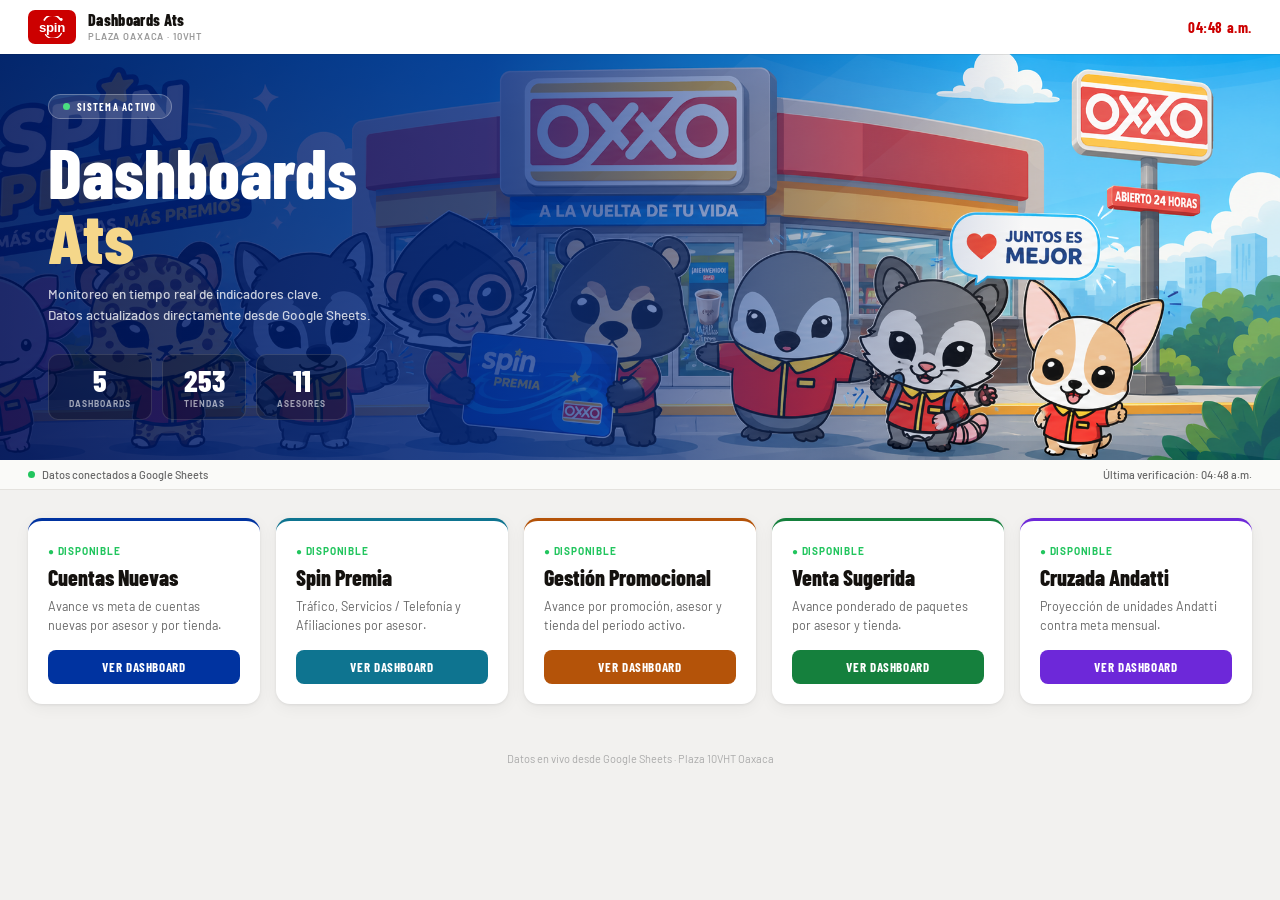
==== index.html @ 993bf1d2 "Hub: banner SPIN PREMIA como fondo del hero - banner.png como background del hero (cover, centrado a" ====
<!DOCTYPE html>
<html lang="es">
<head>
<meta charset="UTF-8">
<meta name="viewport" content="width=device-width, initial-scale=1.0">
<title>Dashboards Ats · SPIN BY OXXO Plaza Oaxaca</title>
<link rel="icon" href="spin-logo.svg">
<link rel="preconnect" href="https://fonts.googleapis.com">
<link rel="preconnect" href="https://fonts.gstatic.com" crossorigin>
<link rel="stylesheet" href="https://fonts.googleapis.com/css2?family=Barlow+Condensed:wght@600;700;800&family=Barlow:wght@400;500;600;700&display=swap">
<style>
*,*::before,*::after{box-sizing:border-box;margin:0;padding:0}
body{font-family:'Barlow',Helvetica,Arial,sans-serif;background:#F2F1EF;color:#14110E;min-height:100vh}

/* ── HEADER ── */
.hub-header{
  display:flex;align-items:center;justify-content:space-between;
  padding:0 28px;height:54px;background:#fff;
  box-shadow:0 1px 0 rgba(0,0,0,.09);
  position:sticky;top:0;z-index:200;
}
.hub-header-left{display:flex;align-items:center;gap:12px}
.hub-logo-box{
  background:#CC0000;border-radius:7px;
  width:48px;height:34px;display:flex;align-items:center;justify-content:center;flex-shrink:0;
}
.hub-logo-box img{width:38px;filter:brightness(0) invert(1)}
.hub-brand-title{
  font-family:'Barlow Condensed',sans-serif;font-size:16px;font-weight:800;
  color:#14110E;letter-spacing:.02em;line-height:1
}
.hub-brand-sub{font-size:9.5px;font-weight:600;color:#999;letter-spacing:.09em;text-transform:uppercase;margin-top:2px}
.hub-header-right{display:flex;align-items:center;gap:20px}
.hub-clock{
  font-family:'Barlow Condensed',sans-serif;font-size:15px;font-weight:700;
  color:#CC0000;letter-spacing:.04em;
}

/* ── HERO ── */
.hub-hero{
  position:relative;overflow:hidden;
  background:url('banner.png') center right / cover no-repeat;
  display:flex;align-items:stretch;min-height:340px;
}
.hub-hero::before{
  content:'';position:absolute;inset:0;z-index:1;
  background:linear-gradient(90deg,
    rgba(0,20,90,.88) 0%,
    rgba(0,40,130,.78) 38%,
    rgba(0,40,130,.35) 62%,
    transparent 80%);
}
.hub-hero-brush{position:absolute;inset:0;width:100%;height:100%;pointer-events:none}
.hub-hero-content{
  position:relative;z-index:2;
  padding:40px 48px;flex:1;
  display:flex;flex-direction:column;justify-content:center;
  max-width:600px;
}
.hub-badge{
  display:inline-flex;align-items:center;gap:7px;
  background:rgba(255,255,255,.13);border:1px solid rgba(255,255,255,.28);
  border-radius:20px;padding:5px 14px;margin-bottom:20px;width:max-content;
  font-family:'Barlow Condensed',sans-serif;font-size:10.5px;font-weight:700;
  color:#fff;letter-spacing:.12em;text-transform:uppercase;
}
.hub-badge-dot{width:7px;height:7px;border-radius:50%;background:#4ADE80;animation:pulse 2s infinite}
@keyframes pulse{0%,100%{opacity:1}50%{opacity:.4}}
.hub-hero-title{
  font-family:'Barlow Condensed',sans-serif;
  font-size:clamp(52px,5.5vw,84px);font-weight:800;
  line-height:.93;color:#fff;
  margin-bottom:14px;
}
.hub-hero-title .accent{color:#F5D78A;display:block}
.hub-hero-desc{
  font-size:13.5px;font-weight:500;color:rgba(255,255,255,.78);
  line-height:1.55;margin-bottom:28px;max-width:440px;
}
.hub-stats{display:flex;gap:10px;flex-wrap:wrap}
.hub-stat{
  background:rgba(0,0,0,.25);border:1px solid rgba(255,255,255,.13);
  border-radius:10px;padding:10px 20px;
  display:flex;flex-direction:column;align-items:center;min-width:84px;
}
.hub-stat-n{
  font-family:'Barlow Condensed',sans-serif;font-size:30px;font-weight:800;
  color:#fff;line-height:1;
}
.hub-stat-l{
  font-size:8.5px;font-weight:700;color:rgba(255,255,255,.6);
  letter-spacing:.12em;text-transform:uppercase;margin-top:3px;
}
.hub-hero-visual{display:none}
/* Replace the <img src="mascota.png"> below with your mascot image */
.hub-mascot{
  width:100%;max-width:360px;object-fit:contain;
  filter:drop-shadow(0 12px 40px rgba(0,0,0,.45));
  align-self:flex-end;
}
.hub-mascot-placeholder{
  display:flex;flex-direction:column;align-items:center;justify-content:flex-end;
  gap:16px;padding-bottom:32px;width:100%;
}
.hub-spin-big{
  width:160px;opacity:.18;
  filter:brightness(0) invert(1);
}
.hub-rings{position:absolute;right:60px;bottom:-30px;width:300px;height:300px;pointer-events:none}

/* ── STATUS BAR ── */
.hub-statusbar{
  display:flex;align-items:center;justify-content:space-between;
  background:#FAFAF8;border-bottom:1px solid #E4E2DE;
  padding:8px 28px;font-size:11px;font-weight:500;color:#666;
}
.hub-status-live{display:flex;align-items:center;gap:7px}
.hub-status-dot{width:7px;height:7px;border-radius:50%;background:#22C55E;flex-shrink:0}

/* ── DASHBOARD CARDS ── */
.dash-grid{
  display:grid;
  grid-template-columns:repeat(auto-fill,minmax(220px,1fr));
  gap:16px;padding:28px;max-width:1400px;margin:0 auto;
}
.dash-card{
  background:#fff;border-radius:14px;padding:24px 20px 20px;
  display:flex;flex-direction:column;gap:8px;
  box-shadow:0 1px 3px rgba(0,0,0,.07),0 4px 16px rgba(0,0,0,.05);
  transition:transform .18s,box-shadow .18s;
  position:relative;overflow:hidden;
  border-top:3px solid var(--dash-azul,#0033A0);
}
.dash-card:hover{transform:translateY(-3px);box-shadow:0 4px 20px rgba(0,0,0,.12)}
.dash-status{
  font-size:10px;font-weight:700;letter-spacing:.08em;text-transform:uppercase;
  color:#22C55E;
}
.dash-name{
  font-family:'Barlow Condensed',sans-serif;font-size:22px;font-weight:800;
  color:#14110E;line-height:1.1;
}
.dash-desc{font-size:12.5px;color:#666;line-height:1.5;flex:1}
.btn-inicio{
  display:inline-block;margin-top:8px;padding:9px 18px;border-radius:8px;
  background:var(--dash-azul,#0033A0);color:#fff;text-decoration:none;
  font-family:'Barlow Condensed',sans-serif;font-size:13px;font-weight:700;
  letter-spacing:.05em;text-transform:uppercase;
  transition:opacity .15s;width:100%;text-align:center;
}
.btn-inicio:hover{opacity:.85}

/* ── FOOTER ── */
.hub-footer{
  text-align:center;padding:20px;
  font-size:11px;color:#aaa;
}

@media(max-width:700px){
  .hub-hero-visual{display:none}
  .hub-hero-content{padding:32px 24px}
  .hub-header{padding:0 16px}
  .dash-grid{padding:16px;gap:12px}
  .hub-statusbar{padding:8px 16px}
}
</style>
</head>
<body>

<!-- ── HEADER ── -->
<header class="hub-header">
  <div class="hub-header-left">
    <div class="hub-logo-box">
      <img src="spin-logo.svg" alt="SPIN">
    </div>
    <div>
      <div class="hub-brand-title">Dashboards Ats</div>
      <div class="hub-brand-sub">Plaza Oaxaca · 10VHT</div>
    </div>
  </div>
  <div class="hub-header-right">
    <span class="hub-clock" id="hubClock"></span>
  </div>
</header>

<!-- ── HERO ── -->
<section class="hub-hero">

  <!-- Brush stroke overlay (SVG) -->
  <svg class="hub-hero-brush" viewBox="0 0 1400 320" preserveAspectRatio="none" xmlns="http://www.w3.org/2000/svg">
    <path d="M820,0 Q1060,60 1400,20 L1400,320 Q1100,290 780,320 Q520,340 260,300 Q500,190 820,0Z" fill="rgba(255,255,255,.07)"/>
    <path d="M940,0 Q1180,40 1400,10 L1400,180 Q1160,170 940,220 Q740,255 540,240 Q680,140 940,0Z" fill="rgba(255,255,255,.055)"/>
    <path d="M1100,0 Q1280,20 1400,0 L1400,100 Q1260,90 1100,130 Q960,155 860,145 Q960,80 1100,0Z" fill="rgba(255,255,255,.045)"/>
  </svg>

  <!-- Left: text content -->
  <div class="hub-hero-content">
    <div class="hub-badge">
      <span class="hub-badge-dot"></span>
      Sistema activo
    </div>
    <h1 class="hub-hero-title">
      Dashboards
      <span class="accent">Ats</span>
    </h1>
    <p class="hub-hero-desc">
      Monitoreo en tiempo real de indicadores clave.<br>
      Datos actualizados directamente desde Google Sheets.
    </p>
    <div class="hub-stats">
      <div class="hub-stat">
        <span class="hub-stat-n">5</span>
        <span class="hub-stat-l">Dashboards</span>
      </div>
      <div class="hub-stat">
        <span class="hub-stat-n">253</span>
        <span class="hub-stat-l">Tiendas</span>
      </div>
      <div class="hub-stat">
        <span class="hub-stat-n">11</span>
        <span class="hub-stat-l">Asesores</span>
      </div>
    </div>
  </div>

  <!-- Right: mascot image — reemplaza spin-logo.svg con tu imagen de mascota -->
  <div class="hub-hero-visual">
    <!-- Anillos decorativos -->
    <svg class="hub-rings" viewBox="0 0 300 300" xmlns="http://www.w3.org/2000/svg">
      <circle cx="150" cy="150" r="130" fill="none" stroke="rgba(255,255,255,.07)" stroke-width="32"/>
      <circle cx="150" cy="150" r="90" fill="none" stroke="rgba(255,255,255,.06)" stroke-width="22"/>
      <circle cx="150" cy="150" r="55" fill="rgba(255,255,255,.05)" stroke="none"/>
    </svg>
    <div class="hub-mascot-placeholder">
      <!-- Para poner mascota: <img class="hub-mascot" src="mascota.png" alt=""> -->
      <img class="hub-spin-big" src="spin-logo.svg" alt="SPIN">
    </div>
  </div>

</section>

<!-- ── STATUS BAR ── -->
<div class="hub-statusbar">
  <div class="hub-status-live">
    <span class="hub-status-dot"></span>
    <span>Datos conectados a Google Sheets</span>
  </div>
  <span id="hubLastCheck">Última verificación: —</span>
</div>

<!-- ── DASHBOARD CARDS ── -->
<div class="dash-grid">

  <div class="dash-card" style="--dash-azul:#0033A0">
    <span class="dash-status">● Disponible</span>
    <div class="dash-name">Cuentas Nuevas</div>
    <p class="dash-desc">Avance vs meta de cuentas nuevas por asesor y por tienda.</p>
    <a class="btn-inicio" href="cuentas-nuevas.html">Ver dashboard</a>
  </div>

  <div class="dash-card" style="--dash-azul:#0E7490">
    <span class="dash-status">● Disponible</span>
    <div class="dash-name">Spin Premia</div>
    <p class="dash-desc">Tráfico, Servicios / Telefonía y Afiliaciones por asesor.</p>
    <a class="btn-inicio" href="spin-premia.html">Ver dashboard</a>
  </div>

  <div class="dash-card" style="--dash-azul:#B45309">
    <span class="dash-status">● Disponible</span>
    <div class="dash-name">Gestión Promocional</div>
    <p class="dash-desc">Avance por promoción, asesor y tienda del periodo activo.</p>
    <a class="btn-inicio" href="dashboard3.html">Ver dashboard</a>
  </div>

  <div class="dash-card" style="--dash-azul:#15803D">
    <span class="dash-status">● Disponible</span>
    <div class="dash-name">Venta Sugerida</div>
    <p class="dash-desc">Avance ponderado de paquetes por asesor y tienda.</p>
    <a class="btn-inicio" href="dashboard4.html">Ver dashboard</a>
  </div>

  <div class="dash-card" style="--dash-azul:#6D28D9">
    <span class="dash-status">● Disponible</span>
    <div class="dash-name">Cruzada Andatti</div>
    <p class="dash-desc">Proyección de unidades Andatti contra meta mensual.</p>
    <a class="btn-inicio" href="dashboard5.html">Ver dashboard</a>
  </div>

</div>

<footer class="hub-footer">Datos en vivo desde Google Sheets · Plaza 10VHT Oaxaca</footer>

<script>
function updateClock() {
  const now = new Date();
  let h = now.getHours(), m = now.getMinutes();
  const ampm = h >= 12 ? 'p.m.' : 'a.m.';
  h = h % 12 || 12;
  const t = `${String(h).padStart(2,'0')}:${String(m).padStart(2,'0')} ${ampm}`;
  document.getElementById('hubClock').textContent = t;
  document.getElementById('hubLastCheck').textContent = `Última verificación: ${t}`;
}
updateClock();
setInterval(updateClock, 30000);
</script>
</body>
</html>
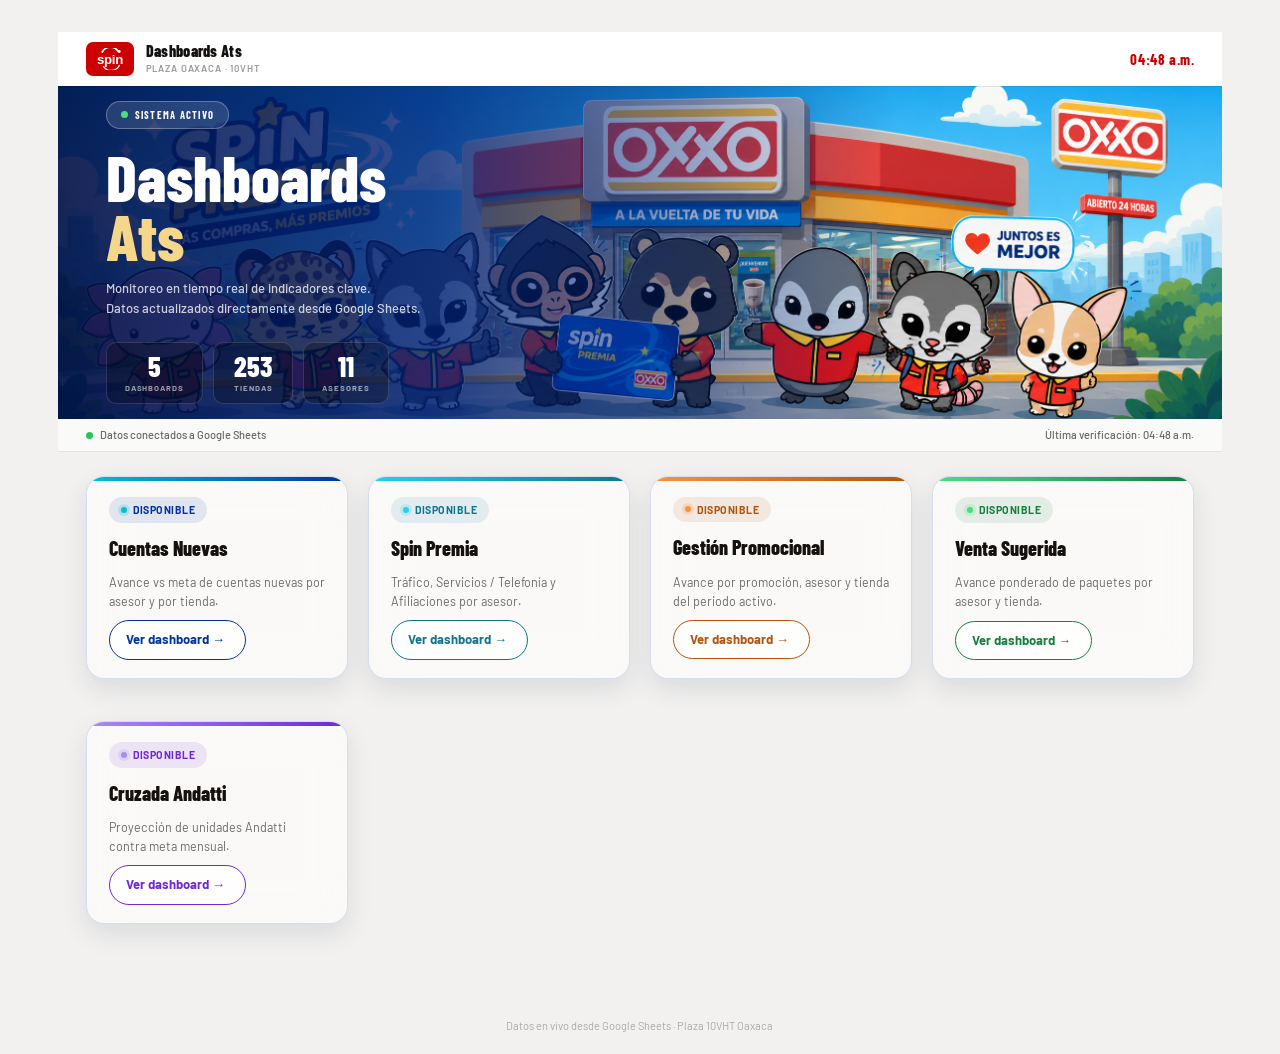
==== commit d412ca01: "Hub: banner completo + cards glass restauradas Co-Authored-By: Claude Fable 5 <noreply@anthropic.com" ====
--- a/index.html
+++ b/index.html
@@ -8,17 +8,21 @@
 <link rel="preconnect" href="https://fonts.googleapis.com">
 <link rel="preconnect" href="https://fonts.gstatic.com" crossorigin>
 <link rel="stylesheet" href="https://fonts.googleapis.com/css2?family=Barlow+Condensed:wght@600;700;800&family=Barlow:wght@400;500;600;700&display=swap">
+<link rel="stylesheet" href="styles.css">
 <style>
-*,*::before,*::after{box-sizing:border-box;margin:0;padding:0}
-body{font-family:'Barlow',Helvetica,Arial,sans-serif;background:#F2F1EF;color:#14110E;min-height:100vh}
-
-/* ── HEADER ── */
+/* ── Hub-page overrides (solo lo que difiere del sistema de dashboards) ── */
+body { background: #F2F1EF; }
+
+/* Header propio — no hereda el glass panel de styles.css (que aplica a <header>) */
 .hub-header{
   display:flex;align-items:center;justify-content:space-between;
   padding:0 28px;height:54px;background:#fff;
   box-shadow:0 1px 0 rgba(0,0,0,.09);
   position:sticky;top:0;z-index:200;
-}
+  border-radius:0;margin-bottom:0;border:none;
+  backdrop-filter:none;-webkit-backdrop-filter:none;
+}
+.hub-header::before{display:none}
 .hub-header-left{display:flex;align-items:center;gap:12px}
 .hub-logo-box{
   background:#CC0000;border-radius:7px;
@@ -27,86 +31,60 @@
 .hub-logo-box img{width:38px;filter:brightness(0) invert(1)}
 .hub-brand-title{
   font-family:'Barlow Condensed',sans-serif;font-size:16px;font-weight:800;
-  color:#14110E;letter-spacing:.02em;line-height:1
+  color:#14110E;letter-spacing:.02em;line-height:1;
 }
 .hub-brand-sub{font-size:9.5px;font-weight:600;color:#999;letter-spacing:.09em;text-transform:uppercase;margin-top:2px}
-.hub-header-right{display:flex;align-items:center;gap:20px}
 .hub-clock{
   font-family:'Barlow Condensed',sans-serif;font-size:15px;font-weight:700;
   color:#CC0000;letter-spacing:.04em;
 }
 
 /* ── HERO ── */
-.hub-hero{
-  position:relative;overflow:hidden;
-  background:url('banner.png') center right / cover no-repeat;
-  display:flex;align-items:stretch;min-height:340px;
-}
-.hub-hero::before{
-  content:'';position:absolute;inset:0;z-index:1;
+.hub-hero{position:relative;overflow:hidden;display:block;}
+.hub-banner{display:block;width:100%;height:auto;}
+
+/* Gradiente azul cubre el lado izquierdo para legibilidad del texto */
+.hub-hero-overlay{
+  position:absolute;inset:0;z-index:1;
   background:linear-gradient(90deg,
-    rgba(0,20,90,.88) 0%,
-    rgba(0,40,130,.78) 38%,
-    rgba(0,40,130,.35) 62%,
-    transparent 80%);
-}
-.hub-hero-brush{position:absolute;inset:0;width:100%;height:100%;pointer-events:none}
+    rgba(0,15,70,.90) 0%,
+    rgba(0,35,120,.80) 32%,
+    rgba(0,35,120,.40) 55%,
+    transparent 72%);
+}
 .hub-hero-content{
-  position:relative;z-index:2;
-  padding:40px 48px;flex:1;
+  position:absolute;inset:0;z-index:2;
+  padding:36px 48px;
   display:flex;flex-direction:column;justify-content:center;
-  max-width:600px;
+  max-width:580px;
 }
 .hub-badge{
   display:inline-flex;align-items:center;gap:7px;
   background:rgba(255,255,255,.13);border:1px solid rgba(255,255,255,.28);
-  border-radius:20px;padding:5px 14px;margin-bottom:20px;width:max-content;
+  border-radius:20px;padding:5px 14px;margin-bottom:18px;width:max-content;
   font-family:'Barlow Condensed',sans-serif;font-size:10.5px;font-weight:700;
   color:#fff;letter-spacing:.12em;text-transform:uppercase;
 }
-.hub-badge-dot{width:7px;height:7px;border-radius:50%;background:#4ADE80;animation:pulse 2s infinite}
+.hub-badge-dot{width:7px;height:7px;border-radius:50%;background:#4ADE80;animation:pulse 2s infinite;flex-shrink:0}
 @keyframes pulse{0%,100%{opacity:1}50%{opacity:.4}}
 .hub-hero-title{
   font-family:'Barlow Condensed',sans-serif;
-  font-size:clamp(52px,5.5vw,84px);font-weight:800;
-  line-height:.93;color:#fff;
-  margin-bottom:14px;
+  font-size:clamp(48px,5vw,80px);font-weight:800;
+  line-height:.93;color:#fff;margin-bottom:12px;
 }
 .hub-hero-title .accent{color:#F5D78A;display:block}
 .hub-hero-desc{
-  font-size:13.5px;font-weight:500;color:rgba(255,255,255,.78);
-  line-height:1.55;margin-bottom:28px;max-width:440px;
+  font-size:13px;font-weight:500;color:rgba(255,255,255,.78);
+  line-height:1.55;margin-bottom:24px;max-width:400px;
 }
 .hub-stats{display:flex;gap:10px;flex-wrap:wrap}
 .hub-stat{
-  background:rgba(0,0,0,.25);border:1px solid rgba(255,255,255,.13);
-  border-radius:10px;padding:10px 20px;
-  display:flex;flex-direction:column;align-items:center;min-width:84px;
-}
-.hub-stat-n{
-  font-family:'Barlow Condensed',sans-serif;font-size:30px;font-weight:800;
-  color:#fff;line-height:1;
-}
-.hub-stat-l{
-  font-size:8.5px;font-weight:700;color:rgba(255,255,255,.6);
-  letter-spacing:.12em;text-transform:uppercase;margin-top:3px;
-}
-.hub-hero-visual{display:none}
-/* Replace the <img src="mascota.png"> below with your mascot image */
-.hub-mascot{
-  width:100%;max-width:360px;object-fit:contain;
-  filter:drop-shadow(0 12px 40px rgba(0,0,0,.45));
-  align-self:flex-end;
-}
-.hub-mascot-placeholder{
-  display:flex;flex-direction:column;align-items:center;justify-content:flex-end;
-  gap:16px;padding-bottom:32px;width:100%;
-}
-.hub-spin-big{
-  width:160px;opacity:.18;
-  filter:brightness(0) invert(1);
-}
-.hub-rings{position:absolute;right:60px;bottom:-30px;width:300px;height:300px;pointer-events:none}
+  background:rgba(0,0,0,.28);border:1px solid rgba(255,255,255,.14);
+  border-radius:10px;padding:9px 18px;
+  display:flex;flex-direction:column;align-items:center;min-width:80px;
+}
+.hub-stat-n{font-family:'Barlow Condensed',sans-serif;font-size:28px;font-weight:800;color:#fff;line-height:1;}
+.hub-stat-l{font-size:8px;font-weight:700;color:rgba(255,255,255,.6);letter-spacing:.12em;text-transform:uppercase;margin-top:2px}
 
 /* ── STATUS BAR ── */
 .hub-statusbar{
@@ -117,58 +95,23 @@
 .hub-status-live{display:flex;align-items:center;gap:7px}
 .hub-status-dot{width:7px;height:7px;border-radius:50%;background:#22C55E;flex-shrink:0}
 
-/* ── DASHBOARD CARDS ── */
-.dash-grid{
-  display:grid;
-  grid-template-columns:repeat(auto-fill,minmax(220px,1fr));
-  gap:16px;padding:28px;max-width:1400px;margin:0 auto;
-}
-.dash-card{
-  background:#fff;border-radius:14px;padding:24px 20px 20px;
-  display:flex;flex-direction:column;gap:8px;
-  box-shadow:0 1px 3px rgba(0,0,0,.07),0 4px 16px rgba(0,0,0,.05);
-  transition:transform .18s,box-shadow .18s;
-  position:relative;overflow:hidden;
-  border-top:3px solid var(--dash-azul,#0033A0);
-}
-.dash-card:hover{transform:translateY(-3px);box-shadow:0 4px 20px rgba(0,0,0,.12)}
-.dash-status{
-  font-size:10px;font-weight:700;letter-spacing:.08em;text-transform:uppercase;
-  color:#22C55E;
-}
-.dash-name{
-  font-family:'Barlow Condensed',sans-serif;font-size:22px;font-weight:800;
-  color:#14110E;line-height:1.1;
-}
-.dash-desc{font-size:12.5px;color:#666;line-height:1.5;flex:1}
-.btn-inicio{
-  display:inline-block;margin-top:8px;padding:9px 18px;border-radius:8px;
-  background:var(--dash-azul,#0033A0);color:#fff;text-decoration:none;
-  font-family:'Barlow Condensed',sans-serif;font-size:13px;font-weight:700;
-  letter-spacing:.05em;text-transform:uppercase;
-  transition:opacity .15s;width:100%;text-align:center;
-}
-.btn-inicio:hover{opacity:.85}
-
-/* ── FOOTER ── */
-.hub-footer{
-  text-align:center;padding:20px;
-  font-size:11px;color:#aaa;
-}
+/* Grid y footer */
+.dash-grid{padding:24px 28px;max-width:1400px;margin:0 auto}
+.hub-footer{text-align:center;padding:20px;font-size:11px;color:#aaa}
 
 @media(max-width:700px){
-  .hub-hero-visual{display:none}
-  .hub-hero-content{padding:32px 24px}
+  .hub-hero-content{padding:24px 20px;max-width:100%}
   .hub-header{padding:0 16px}
-  .dash-grid{padding:16px;gap:12px}
   .hub-statusbar{padding:8px 16px}
+  .dash-grid{padding:16px}
+  .hub-hero-overlay{background:rgba(0,15,70,.82)}
 }
 </style>
 </head>
 <body>
 
 <!-- ── HEADER ── -->
-<header class="hub-header">
+<div class="hub-header" role="banner">
   <div class="hub-header-left">
     <div class="hub-logo-box">
       <img src="spin-logo.svg" alt="SPIN">
@@ -178,22 +121,13 @@
       <div class="hub-brand-sub">Plaza Oaxaca · 10VHT</div>
     </div>
   </div>
-  <div class="hub-header-right">
-    <span class="hub-clock" id="hubClock"></span>
-  </div>
-</header>
+  <span class="hub-clock" id="hubClock"></span>
+</div>
 
 <!-- ── HERO ── -->
 <section class="hub-hero">
-
-  <!-- Brush stroke overlay (SVG) -->
-  <svg class="hub-hero-brush" viewBox="0 0 1400 320" preserveAspectRatio="none" xmlns="http://www.w3.org/2000/svg">
-    <path d="M820,0 Q1060,60 1400,20 L1400,320 Q1100,290 780,320 Q520,340 260,300 Q500,190 820,0Z" fill="rgba(255,255,255,.07)"/>
-    <path d="M940,0 Q1180,40 1400,10 L1400,180 Q1160,170 940,220 Q740,255 540,240 Q680,140 940,0Z" fill="rgba(255,255,255,.055)"/>
-    <path d="M1100,0 Q1280,20 1400,0 L1400,100 Q1260,90 1100,130 Q960,155 860,145 Q960,80 1100,0Z" fill="rgba(255,255,255,.045)"/>
-  </svg>
-
-  <!-- Left: text content -->
+  <img class="hub-banner" src="banner.png" alt="SPIN PREMIA · Plaza Oaxaca">
+  <div class="hub-hero-overlay"></div>
   <div class="hub-hero-content">
     <div class="hub-badge">
       <span class="hub-badge-dot"></span>
@@ -222,21 +156,6 @@
       </div>
     </div>
   </div>
-
-  <!-- Right: mascot image — reemplaza spin-logo.svg con tu imagen de mascota -->
-  <div class="hub-hero-visual">
-    <!-- Anillos decorativos -->
-    <svg class="hub-rings" viewBox="0 0 300 300" xmlns="http://www.w3.org/2000/svg">
-      <circle cx="150" cy="150" r="130" fill="none" stroke="rgba(255,255,255,.07)" stroke-width="32"/>
-      <circle cx="150" cy="150" r="90" fill="none" stroke="rgba(255,255,255,.06)" stroke-width="22"/>
-      <circle cx="150" cy="150" r="55" fill="rgba(255,255,255,.05)" stroke="none"/>
-    </svg>
-    <div class="hub-mascot-placeholder">
-      <!-- Para poner mascota: <img class="hub-mascot" src="mascota.png" alt=""> -->
-      <img class="hub-spin-big" src="spin-logo.svg" alt="SPIN">
-    </div>
-  </div>
-
 </section>
 
 <!-- ── STATUS BAR ── -->
@@ -250,42 +169,40 @@
 
 <!-- ── DASHBOARD CARDS ── -->
 <div class="dash-grid">
-
-  <div class="dash-card" style="--dash-azul:#0033A0">
-    <span class="dash-status">● Disponible</span>
+  <div class="card mini dash-card" style="--dash-azul:#0033A0;--dash-azul2:#00C2D1">
+    <span class="dash-status live">Disponible</span>
     <div class="dash-name">Cuentas Nuevas</div>
     <p class="dash-desc">Avance vs meta de cuentas nuevas por asesor y por tienda.</p>
-    <a class="btn-inicio" href="cuentas-nuevas.html">Ver dashboard</a>
-  </div>
-
-  <div class="dash-card" style="--dash-azul:#0E7490">
-    <span class="dash-status">● Disponible</span>
+    <a class="btn-inicio" href="cuentas-nuevas.html">Ver dashboard →</a>
+  </div>
+
+  <div class="card mini dash-card" style="--dash-azul:#0E7490;--dash-azul2:#22D3EE">
+    <span class="dash-status live">Disponible</span>
     <div class="dash-name">Spin Premia</div>
     <p class="dash-desc">Tráfico, Servicios / Telefonía y Afiliaciones por asesor.</p>
-    <a class="btn-inicio" href="spin-premia.html">Ver dashboard</a>
-  </div>
-
-  <div class="dash-card" style="--dash-azul:#B45309">
-    <span class="dash-status">● Disponible</span>
+    <a class="btn-inicio" href="spin-premia.html">Ver dashboard →</a>
+  </div>
+
+  <div class="card mini dash-card" style="--dash-azul:#B45309;--dash-azul2:#FB923C">
+    <span class="dash-status live">Disponible</span>
     <div class="dash-name">Gestión Promocional</div>
     <p class="dash-desc">Avance por promoción, asesor y tienda del periodo activo.</p>
-    <a class="btn-inicio" href="dashboard3.html">Ver dashboard</a>
-  </div>
-
-  <div class="dash-card" style="--dash-azul:#15803D">
-    <span class="dash-status">● Disponible</span>
+    <a class="btn-inicio" href="dashboard3.html">Ver dashboard →</a>
+  </div>
+
+  <div class="card mini dash-card" style="--dash-azul:#15803D;--dash-azul2:#4ADE80">
+    <span class="dash-status live">Disponible</span>
     <div class="dash-name">Venta Sugerida</div>
     <p class="dash-desc">Avance ponderado de paquetes por asesor y tienda.</p>
-    <a class="btn-inicio" href="dashboard4.html">Ver dashboard</a>
-  </div>
-
-  <div class="dash-card" style="--dash-azul:#6D28D9">
-    <span class="dash-status">● Disponible</span>
+    <a class="btn-inicio" href="dashboard4.html">Ver dashboard →</a>
+  </div>
+
+  <div class="card mini dash-card" style="--dash-azul:#6D28D9;--dash-azul2:#A78BFA">
+    <span class="dash-status live">Disponible</span>
     <div class="dash-name">Cruzada Andatti</div>
     <p class="dash-desc">Proyección de unidades Andatti contra meta mensual.</p>
-    <a class="btn-inicio" href="dashboard5.html">Ver dashboard</a>
-  </div>
-
+    <a class="btn-inicio" href="dashboard5.html">Ver dashboard →</a>
+  </div>
 </div>
 
 <footer class="hub-footer">Datos en vivo desde Google Sheets · Plaza 10VHT Oaxaca</footer>
--- a/styles.css
+++ b/styles.css
@@ -0,0 +1,518 @@
+/* ============================================================
+   SPIN BY OXXO · Plaza Oaxaca — Vignelli + Liquid Glass, acabado "spatial"
+   Estructura Vignelli (grid, dos tamaños, un color identificador,
+   flush-left) sobre superficie de vidrio esmerilado premium, en el
+   mismo tratamiento que el resto de "Dashboards Ats" (radios grandes,
+   acento en degradado, tipografía Barlow) — pero con el azul/cyan de
+   SPIN como identificador, no el rojo de OXXO.
+   ============================================================ */
+
+:root{
+  --azul:   #0033A0;   /* SPIN — azul señal. El único color identificador. */
+  --azul2:  #00C2D1;   /* cyan SPIN — extremo del degradado de acento */
+  --azul-t: #E3EAF7;
+  --alerta: #D6331B;   /* bermellón — reservado exclusivamente para "por debajo de meta" */
+  --tinta:  #14110E;
+  --gris:   #6B6B6B;
+  --gris-t: rgba(10,10,10,.12);
+  --papel:  #F3F5F9;
+
+  --font-display: 'Barlow Condensed', Helvetica, Arial, sans-serif;
+  --font-body:    'Barlow', Helvetica, Arial, sans-serif;
+  --cuerpo: 14px;
+  --display: 58px;
+
+  --gutter: 24px;
+  --margen: 32px;
+
+  /* vidrio */
+  --vidrio:      rgba(255,255,255,.6);
+  --vidrio-alto: rgba(255,255,255,.78);
+  --borde-v:     rgba(255,255,255,.7);
+  --blur: 22px;
+}
+
+*{box-sizing:border-box;margin:0;padding:0}
+[hidden]{display:none!important}
+
+html,body{height:100%}
+body{
+  font-family:var(--font-body);
+  font-size:var(--cuerpo);
+  line-height:1.5;
+  background:var(--papel);
+  color:var(--tinta);
+  max-width:min(1680px,96vw);
+  margin:0 auto;
+  padding:var(--margen) var(--margen) 64px;
+  position:relative;
+  isolation:isolate;
+}
+
+/* ---------------------------------------------------------------
+   Luz de fondo — manchas difusas fijas. Sin esto el vidrio no
+   tiene nada que esmerilar; con esto, translucidez real.
+   --------------------------------------------------------------- */
+.bg-glow{
+  position:fixed;inset:0;z-index:-1;overflow:hidden;
+  background:
+    radial-gradient(circle at 14% 0%, color-mix(in srgb, var(--azul2) 10%, transparent), transparent 30%),
+    radial-gradient(circle at 88% 4%, color-mix(in srgb, var(--azul) 8%, transparent), transparent 34%),
+    var(--papel);
+}
+.bg-glow::before,.bg-glow::after{
+  content:'';position:absolute;border-radius:50%;filter:blur(90px);
+}
+.bg-glow::before{
+  width:640px;height:640px;top:-220px;left:-160px;
+  background:radial-gradient(circle,var(--azul2) 0%,transparent 70%);
+  opacity:.3;
+}
+.bg-glow::after{
+  width:560px;height:560px;bottom:-260px;right:-140px;
+  background:radial-gradient(circle,var(--azul) 0%,transparent 70%);
+  opacity:.24;
+}
+
+/* ---------------------------------------------------------------
+   Encabezado — flush left, panel de vidrio flotante.
+   --------------------------------------------------------------- */
+header{
+  position:relative;overflow:hidden;
+  display:flex;align-items:center;justify-content:space-between;
+  flex-wrap:wrap;gap:var(--gutter);
+  padding:18px 28px 18px 32px;
+  margin-bottom:22px;
+  background:linear-gradient(120deg,#FFFFFF,color-mix(in srgb, var(--azul2) 12%, white) 60%,color-mix(in srgb, var(--azul) 22%, white));
+  backdrop-filter:blur(var(--blur)) saturate(180%);
+  -webkit-backdrop-filter:blur(var(--blur)) saturate(180%);
+  border:1px solid var(--borde-v);
+  border-radius:18px;
+  box-shadow:0 18px 42px rgba(0,30,80,.09), inset 0 1px 0 rgba(255,255,255,.8);
+}
+header::before{
+  content:'';position:absolute;left:0;top:0;bottom:0;width:5px;
+  background:linear-gradient(180deg,var(--azul2),var(--azul));
+}
+.brand{display:flex;align-items:center;gap:16px}
+
+.logo-spin{height:34px;width:auto;display:block}
+
+h1{
+  font-family:var(--font-display);
+  font-size:22px;font-weight:800;letter-spacing:0;color:var(--tinta);
+}
+.sub{
+  color:var(--gris);font-size:11px;letter-spacing:1.2px;text-transform:uppercase;
+  font-weight:700;margin-top:3px;
+}
+
+.btn-inicio{
+  display:inline-flex;align-items:center;gap:4px;
+  border:1.5px solid var(--azul);color:var(--azul);text-decoration:none;
+  background:rgba(255,255,255,.75);
+  padding:9px 20px 9px 16px;border-radius:99px;
+  font-size:13px;font-weight:700;white-space:nowrap;
+  transition:background .15s,box-shadow .15s,transform .15s;
+}
+.btn-inicio:hover{background:#fff;box-shadow:0 4px 14px color-mix(in srgb, var(--azul) 20%, transparent);transform:translateY(-1px)}
+.nav-links{display:flex;gap:10px;flex-wrap:wrap}
+
+/* ---------------------------------------------------------------
+   KPIs — manifiesto numérico. Cada tarjeta lleva un acento en
+   degradado arriba, como el resto del sistema de dashboards.
+   --------------------------------------------------------------- */
+.kpis{
+  display:grid;
+  grid-template-columns:1.9fr 1fr 1fr 1fr 1.3fr;
+  gap:16px;
+  margin-bottom:22px;
+}
+.kpi{
+  position:relative;overflow:hidden;
+  padding:22px var(--gutter) 20px;
+  background:linear-gradient(145deg,rgba(255,255,255,.86),rgba(240,246,255,.68));
+  backdrop-filter:blur(var(--blur)) saturate(180%);
+  -webkit-backdrop-filter:blur(var(--blur)) saturate(180%);
+  border:1px solid var(--borde-v);
+  border-radius:18px;
+  box-shadow:0 14px 34px rgba(0,30,80,.08), inset 0 1px 0 rgba(255,255,255,.85);
+  transition:transform .2s ease, box-shadow .2s ease;
+}
+.kpi::before{
+  content:'';position:absolute;left:20px;right:20px;top:0;height:3px;border-radius:0 0 3px 3px;
+  background:linear-gradient(90deg,var(--azul2),var(--azul));
+}
+.kpi:hover{transform:translateY(-3px);box-shadow:0 20px 44px rgba(0,30,80,.12), inset 0 1px 0 rgba(255,255,255,.85)}
+.kpi .lbl{
+  font-size:11px;font-weight:700;letter-spacing:.6px;text-transform:uppercase;color:var(--gris);
+}
+.kpi .val{
+  font-family:var(--font-display);
+  font-size:40px;font-weight:800;line-height:1;margin-top:8px;letter-spacing:0;
+  font-variant-numeric:tabular-nums;
+}
+.kpi.hero{background:linear-gradient(135deg,#FFFFFF 0%,color-mix(in srgb, var(--azul2) 12%, white) 45%,color-mix(in srgb, var(--azul) 22%, white) 100%)}
+.kpi.hero .val{font-size:var(--display);color:var(--azul);text-shadow:0 10px 26px color-mix(in srgb, var(--azul) 16%, transparent)}
+.kpi .vs{font-size:19px;font-weight:400;color:var(--gris)}
+.kpi .foot{font-size:11.5px;margin-top:8px;color:var(--gris)}
+.kpi.hero .foot{color:var(--tinta)}
+
+.bar-meta{height:5px;border-radius:99px;background:rgba(10,10,10,.08);margin-top:12px;overflow:hidden}
+.bar-meta>i{display:block;height:100%;border-radius:99px;background:linear-gradient(90deg,var(--azul2),var(--azul))}
+
+@media(max-width:1080px){.kpis{grid-template-columns:1fr 1fr 1fr}.kpi.hero{grid-column:1/-1}}
+@media(max-width:680px){.kpis{grid-template-columns:1fr 1fr}}
+
+/* Variante de 4 columnas (dashboards sin el quinto KPI "prom./tienda"). */
+.kpis.kpis-4{grid-template-columns:1.5fr 1fr 1fr 1fr}
+@media(max-width:1080px){.kpis.kpis-4{grid-template-columns:1fr 1fr}.kpis.kpis-4 .kpi.hero{grid-column:1/-1}}
+@media(max-width:680px){.kpis.kpis-4{grid-template-columns:1fr}}
+
+/* ---------------------------------------------------------------
+   Sección de listado — segunda losa de vidrio.
+   --------------------------------------------------------------- */
+.card{
+  padding:26px 28px 12px;
+  margin-bottom:22px;
+  background:var(--vidrio);
+  backdrop-filter:blur(var(--blur)) saturate(180%);
+  -webkit-backdrop-filter:blur(var(--blur)) saturate(180%);
+  border:1px solid var(--borde-v);
+  border-radius:18px;
+  box-shadow:0 14px 34px rgba(0,30,80,.08), inset 0 1px 0 rgba(255,255,255,.8);
+}
+.card h2{
+  font-size:11px;font-weight:700;text-transform:uppercase;letter-spacing:.6px;color:var(--gris);
+  margin-bottom:6px;
+}
+.card h2::before{
+  content:'';display:inline-block;width:7px;height:7px;margin-right:8px;border-radius:50%;
+  background:linear-gradient(135deg,var(--azul2),var(--azul));
+  box-shadow:0 0 0 4px color-mix(in srgb, var(--azul) 10%, transparent);vertical-align:middle;
+}
+.card .hint{font-size:12.5px;color:var(--gris);margin-bottom:24px;max-width:640px}
+.cardtop{
+  display:flex;align-items:flex-end;justify-content:space-between;flex-wrap:wrap;gap:var(--gutter);
+  margin-bottom:20px;
+}
+
+/* Tabs: subrayado de 2pt marca el estado activo; nunca una cápsula sólida. */
+.tabs{display:flex;gap:26px;margin-bottom:10px}
+.tab{
+  border:0;background:none;cursor:pointer;font-family:inherit;
+  font-size:13px;font-weight:700;letter-spacing:.3px;text-transform:uppercase;
+  color:var(--gris);
+  padding:0 0 10px;
+  border-bottom:2px solid transparent;
+  transition:color .15s,border-color .15s;
+}
+.tab.on{color:var(--tinta);border-bottom-color:var(--azul)}
+
+.tools{display:flex;gap:12px;flex-wrap:wrap;align-items:center}
+.search,.sortby{
+  padding:9px 14px;border:1px solid rgba(10,10,10,.14);border-radius:99px;
+  font-size:13px;outline:none;color:var(--tinta);font-family:inherit;
+  background:rgba(255,255,255,.6);
+  backdrop-filter:blur(10px);-webkit-backdrop-filter:blur(10px);
+  transition:border-color .15s,box-shadow .15s;
+}
+.search{min-width:190px}
+.search::placeholder{color:var(--gris)}
+.search:focus,.sortby:focus{
+  border-color:var(--azul);
+  box-shadow:0 0 0 3px color-mix(in srgb, var(--azul) 14.0%, transparent);
+}
+.sortby{cursor:pointer}
+#asesorFilter{
+  min-width:min(460px,100%);
+  padding:16px 22px;
+  font-size:16px;
+  font-weight:700;
+  border-width:1.5px;
+  box-shadow:0 8px 22px color-mix(in srgb, var(--azul) 8%, transparent);
+}
+
+/* ---------------------------------------------------------------
+   Distribución / filtros — leyenda flush-left; el color sigue
+   siendo únicamente un identificador, ahora en una píldora de vidrio.
+   --------------------------------------------------------------- */
+.dist{display:flex;gap:10px;flex-wrap:wrap;margin-bottom:26px}
+.dchip{
+  display:flex;align-items:center;gap:8px;
+  font-size:12px;font-weight:700;letter-spacing:.2px;
+  cursor:pointer;user-select:none;color:var(--tinta);
+  padding:7px 14px 7px 10px;border-radius:99px;
+  border:1px solid rgba(10,10,10,.1);
+  background:rgba(255,255,255,.45) !important; /* anula estilo inline heredado de app.js */
+  transition:border-color .15s,background .15s,opacity .15s;
+}
+.dchip::before{
+  content:'';width:9px;height:9px;border-radius:50%;flex:none;
+  background:var(--swatch,var(--gris));
+  box-shadow:0 0 0 3px color-mix(in srgb, var(--swatch,var(--gris)) 20%, transparent);
+}
+.dchip small{font-size:14px;font-weight:700;color:inherit}
+.dchip.on{border-color:var(--swatch);background:rgba(255,255,255,.75) !important}
+.dist.filtering .dchip:not(.on){color:var(--gris);opacity:.45}
+.empty{color:var(--gris);font-size:13px;padding:32px 0}
+
+/* ---------------------------------------------------------------
+   Filas — cada una es su propia tarjeta de vidrio (como los
+   "rank-item" del resto del sistema), no un renglón de tabla plano.
+   Dos columnas: se leen arriba-abajo, izq. a der.
+   --------------------------------------------------------------- */
+#alist{
+  display:grid;grid-template-columns:1fr 1fr;
+  gap:12px;
+}
+@media(max-width:900px){ #alist{grid-template-columns:1fr} }
+
+.arow{
+  display:grid;grid-template-columns:34px minmax(140px,1fr) 2fr 54px 82px;
+  align-items:center;gap:14px;
+  padding:13px 14px;
+  border-radius:16px;
+  border:1px solid rgba(10,10,10,.06);
+  background:linear-gradient(145deg,rgba(255,255,255,.7),rgba(240,246,255,.4));
+  box-shadow:0 4px 14px rgba(0,30,80,.05);
+  transition:transform .15s ease, box-shadow .15s ease, background .15s ease;
+}
+.arow:hover{transform:translateY(-2px);box-shadow:0 10px 22px rgba(0,30,80,.1);background:rgba(255,255,255,.8)}
+.arow.top1,.arow.top2,.arow.top3{border-color:color-mix(in srgb, var(--azul) 16%, transparent)}
+
+.arow .rkn{
+  width:28px;height:28px;border-radius:9px;
+  display:flex;align-items:center;justify-content:center;
+  font-weight:800;font-size:12.5px;color:#fff;
+  background:linear-gradient(145deg,#3A4A66,#1E2A40);
+  box-shadow:0 4px 10px rgba(20,20,20,.18);
+  font-variant-numeric:tabular-nums;
+}
+.arow.top1 .rkn{background:linear-gradient(145deg,var(--azul2),var(--azul));box-shadow:0 6px 14px color-mix(in srgb, var(--azul) 32%, transparent), 0 0 0 4px color-mix(in srgb, var(--azul2) 14.0%, transparent)}
+.arow.top2 .rkn,.arow.top3 .rkn{background:linear-gradient(145deg,var(--azul2),var(--azul))}
+
+.arow .anm{font-weight:700;font-size:14px}
+.arow .ainfo{font-size:11.5px;color:var(--gris);margin-top:1px}
+
+.gtrack{
+  background:rgba(10,10,10,.08);height:7px;border-radius:99px;position:relative;overflow:hidden;
+}
+.gtrack>i{
+  display:block;height:100%;border-radius:99px;position:relative;
+  box-shadow:0 0 10px color-mix(in srgb, var(--azul) 18%, transparent), inset 0 1px 0 rgba(255,255,255,.5);
+}
+.gtrack>span{
+  position:absolute;top:-6px;height:19px;width:2px;border-radius:1px;
+  background:var(--tinta);opacity:.5;
+}
+.arow.top1 .gtrack>span::after{
+  content:'META';position:absolute;top:-16px;left:50%;transform:translateX(-50%);
+  font-size:8.5px;font-weight:700;letter-spacing:.4px;color:var(--gris);
+}
+.aav{
+  font-family:var(--font-display);
+  text-align:right;font-weight:700;font-size:16px;font-variant-numeric:tabular-nums;
+}
+.acnt{text-align:right;font-size:12px;color:var(--gris);font-variant-numeric:tabular-nums}
+
+footer{
+  color:var(--gris);font-size:11px;margin-top:28px;padding:0 4px;
+}
+
+@media(max-width:560px){
+  .arow{grid-template-columns:24px 1fr 54px;row-gap:8px}
+  .arow .gtrack{grid-column:2/4}
+  .arow .acnt{grid-column:1/4;text-align:left}
+}
+
+/* ---------------------------------------------------------------
+   Insights compartidos: distribución + top/bottom + tooltip.
+   Usado por el dashboard principal y por Spin Premia.
+   --------------------------------------------------------------- */
+/* gap generoso + borde con tinte azul: el fondo de página y el vidrio de
+   las tarjetas son casi del mismo tono, así que sin esto la separación
+   entre paneles es invisible aunque el gap exista en el layout. */
+.insights-grid{display:grid;grid-template-columns:1fr 1fr 1fr;gap:24px;margin:22px 0}
+@media(max-width:1080px){.insights-grid{grid-template-columns:1fr;gap:16px}}
+.card.mini{
+  padding:20px 22px 18px;
+  border:1px solid color-mix(in srgb, var(--azul) 14.0%, transparent);
+  box-shadow:0 10px 26px rgba(0,30,80,.10), inset 0 1px 0 rgba(255,255,255,.85);
+}
+
+.donut-row{display:flex;align-items:center;gap:18px;margin-top:12px}
+.legend{flex:1;min-width:0}
+.legend-row{display:flex;align-items:center;gap:8px;font-size:12px;font-weight:700;color:var(--tinta)}
+.legend-row+.legend-row{margin-top:9px}
+.legend-dot{width:9px;height:9px;border-radius:50%;flex:none}
+.legend-count{margin-left:auto;font-family:var(--font-display);font-weight:800;font-size:15px;padding-left:8px}
+
+.mini-row{display:flex;align-items:center;gap:10px;padding:9px 0;border-bottom:1px solid rgba(10,10,10,.07)}
+.mini-row:last-child{border-bottom:none}
+.mini-badge{
+  width:24px;height:24px;border-radius:8px;flex:none;
+  display:flex;align-items:center;justify-content:center;
+  font-size:11px;font-weight:800;color:#fff;
+  background:linear-gradient(145deg,#3A4A66,#1E2A40);
+}
+.mini-badge.up{background:linear-gradient(145deg,var(--azul2),var(--azul))}
+.mini-info{flex:1;min-width:0}
+.mini-name{font-size:13px;font-weight:700;overflow:hidden;text-overflow:ellipsis;white-space:nowrap}
+.mini-sub{font-size:11px;color:var(--gris);overflow:hidden;text-overflow:ellipsis;white-space:nowrap}
+.mini-val{margin-left:auto;font-family:var(--font-display);font-weight:800;font-size:15px;color:var(--azul);flex:none}
+.mini-val.low{color:var(--alerta)}
+
+/* Tooltip flotante para cualquier elemento con [data-tip] (SVG o HTML). */
+.chart-tip{
+  position:fixed;z-index:300;pointer-events:none;
+  transform:translate(-50%,calc(-100% - 12px));
+  background:rgba(20,17,14,.94);color:#fff;
+  padding:8px 12px;border-radius:10px;
+  font-family:var(--font-body);font-size:12px;font-weight:600;line-height:1.5;
+  white-space:pre-line;max-width:220px;
+  box-shadow:0 10px 26px rgba(0,0,0,.28);
+}
+/* Modal compartido: detalle de tiendas por asesor. */
+.arow.clicable{cursor:pointer}
+.arow.clicable:hover .anm{color:var(--azul)}
+.modal-overlay{
+  position:fixed;inset:0;z-index:200;
+  background:rgba(10,15,30,.45);
+  backdrop-filter:blur(4px);
+  display:flex;align-items:center;justify-content:center;
+  padding:24px;
+}
+.modal-overlay[hidden]{display:none}
+.modal{
+  width:min(760px,100%);max-height:85vh;overflow-y:auto;
+  background:linear-gradient(150deg,rgba(255,255,255,.94),rgba(240,246,255,.9));
+  backdrop-filter:blur(24px) saturate(180%);
+  -webkit-backdrop-filter:blur(24px) saturate(180%);
+  border:1px solid rgba(255,255,255,.8);
+  border-radius:20px;
+  box-shadow:0 30px 70px rgba(0,20,60,.28);
+  padding:24px 26px 26px;
+}
+.modal-head{display:flex;align-items:flex-start;justify-content:space-between;gap:16px;margin-bottom:14px}
+.modal-title{font-family:var(--font-display);font-size:24px;font-weight:800;color:var(--tinta)}
+.modal-close{
+  border:1px solid rgba(10,10,10,.14);background:rgba(255,255,255,.7);
+  width:32px;height:32px;border-radius:50%;
+  font-size:14px;color:var(--gris);cursor:pointer;flex:none;
+  transition:background .15s,color .15s;
+}
+.modal-close:hover{background:var(--alerta);color:#fff;border-color:var(--alerta)}
+#modalBuscar{width:100%;margin-bottom:16px}
+.modal-list{display:flex;flex-direction:column;gap:10px}
+.modal-list .arow{grid-template-columns:30px minmax(120px,1fr) 2fr 54px 82px}
+body.modal-open{overflow:hidden}
+
+@media(max-width:640px){
+  .modal{padding:20px 18px}
+  .modal-list .arow{grid-template-columns:24px 1fr 54px;row-gap:8px}
+  .modal-list .arow .gtrack{grid-column:2/4}
+  .modal-list .arow .acnt{grid-column:1/4;text-align:left}
+}
+
+.general-gauge{
+  display:flex;
+  justify-content:center;
+  padding:2px 0 18px;
+}
+.speedometer{
+  width:100%;
+  display:grid;
+  grid-template-columns:minmax(260px,340px) minmax(220px,1fr);
+  align-items:center;
+  gap:28px;
+}
+.speedometer svg{
+  width:100%;
+  max-width:340px;
+  overflow:visible;
+}
+.gauge-bg,.gauge-fill{
+  fill:none;
+  stroke-width:22;
+  stroke-linecap:round;
+}
+.gauge-bg{stroke:rgba(10,10,10,.08)}
+.gauge-fill{
+  stroke:var(--azul);
+  filter:drop-shadow(0 10px 18px color-mix(in srgb, var(--azul) 16%, transparent));
+  transition:stroke-dasharray 1s cubic-bezier(.22,1,.36,1);
+}
+.gauge-needle{
+  stroke:#14110E;
+  stroke-width:4;
+  stroke-linecap:round;
+  filter:drop-shadow(0 4px 8px rgba(20,17,14,.2));
+  transform-origin:140px 135px;
+  transition:transform 1s cubic-bezier(.22,1,.36,1);
+}
+.gauge-pin{fill:#00A6C8;stroke:white;stroke-width:4}
+.gauge-ticks line{stroke:rgba(20,17,14,.34);stroke-width:3;stroke-linecap:round}
+.gauge-scale{
+  font-family:var(--font-body);
+  font-size:12px;
+  font-weight:700;
+  fill:var(--gris);
+  text-anchor:middle;
+}
+.gauge-scale.mid{fill:var(--azul)}
+.gauge-value{
+  font-family:var(--font-display);
+  font-size:34px;
+  font-weight:800;
+  fill:var(--azul);
+  text-anchor:middle;
+}
+.speedometer-copy{max-width:520px}
+.speedometer-label{
+  font-family:var(--font-display);
+  font-size:32px;
+  line-height:1;
+  font-weight:800;
+  color:var(--tinta);
+}
+.speedometer-foot{margin-top:10px;color:var(--gris);font-size:14px;line-height:1.45}
+@media(max-width:760px){
+  .speedometer{grid-template-columns:1fr;text-align:center;justify-items:center}
+  .speedometer-copy{max-width:360px}
+}
+@media(prefers-reduced-motion:reduce){
+  .gauge-fill,.gauge-needle{transition:none}
+}
+
+/* ---------------------------------------------------------------
+   Centro de Dashboards — hero de bienvenida y grid de accesos.
+   --------------------------------------------------------------- */
+.hero{padding:44px var(--gutter) 40px}
+.hero-eyebrow{font-size:11px;font-weight:700;letter-spacing:1.2px;text-transform:uppercase;color:var(--gris);margin-bottom:10px}
+.hero .hero-title{font-family:var(--font-display);font-size:clamp(32px,5vw,var(--display));font-weight:800;color:var(--tinta);line-height:1.05;text-transform:none;letter-spacing:0}
+.hero .hero-title::before{content:none}
+.hero-desc{margin-top:14px;max-width:640px;color:var(--gris);font-size:14px;line-height:1.6}
+
+.dash-grid{display:grid;grid-template-columns:repeat(auto-fit,minmax(240px,1fr));gap:20px;margin-bottom:22px}
+.dash-card{position:relative;overflow:hidden;display:flex;flex-direction:column;align-items:flex-start;gap:10px;min-height:190px}
+/* Cada tarjeta trae su propio --dash-azul/--dash-azul2 inline (mismo color
+   del dashboard al que enlaza), así se distinguen desde el hub. */
+.dash-card::before{
+  content:'';position:absolute;left:0;right:0;top:0;height:4px;
+  background:linear-gradient(90deg,var(--dash-azul2,var(--azul2)),var(--dash-azul,var(--azul)));
+}
+.dash-status{
+  display:inline-flex;align-items:center;gap:6px;
+  font-size:10.5px;font-weight:700;letter-spacing:.5px;text-transform:uppercase;
+  padding:5px 12px;border-radius:99px;
+}
+.dash-status.live{color:var(--dash-azul,var(--azul));background:color-mix(in srgb, var(--dash-azul,var(--azul)) 10%, transparent)}
+.dash-status.live::before{content:'';width:6px;height:6px;border-radius:50%;background:var(--dash-azul2,var(--azul2));box-shadow:0 0 0 3px color-mix(in srgb, var(--dash-azul2,var(--azul2)) 20%, transparent)}
+.dash-card .btn-inicio{border-color:var(--dash-azul,var(--azul));color:var(--dash-azul,var(--azul))}
+.dash-card .btn-inicio:hover{box-shadow:0 4px 14px color-mix(in srgb, var(--dash-azul,var(--azul)) 20%, transparent)}
+.dash-status.soon{color:var(--gris);background:rgba(10,10,10,.06)}
+.dash-name{font-family:var(--font-display);font-size:20px;font-weight:800;color:var(--tinta)}
+.dash-desc{font-size:12.5px;color:var(--gris);line-height:1.5;flex:1}
+.dash-card.soon{opacity:.6}
+.dash-card.soon .btn-inicio{border-color:rgba(10,10,10,.16);color:var(--gris);background:rgba(10,10,10,.04);pointer-events:none}
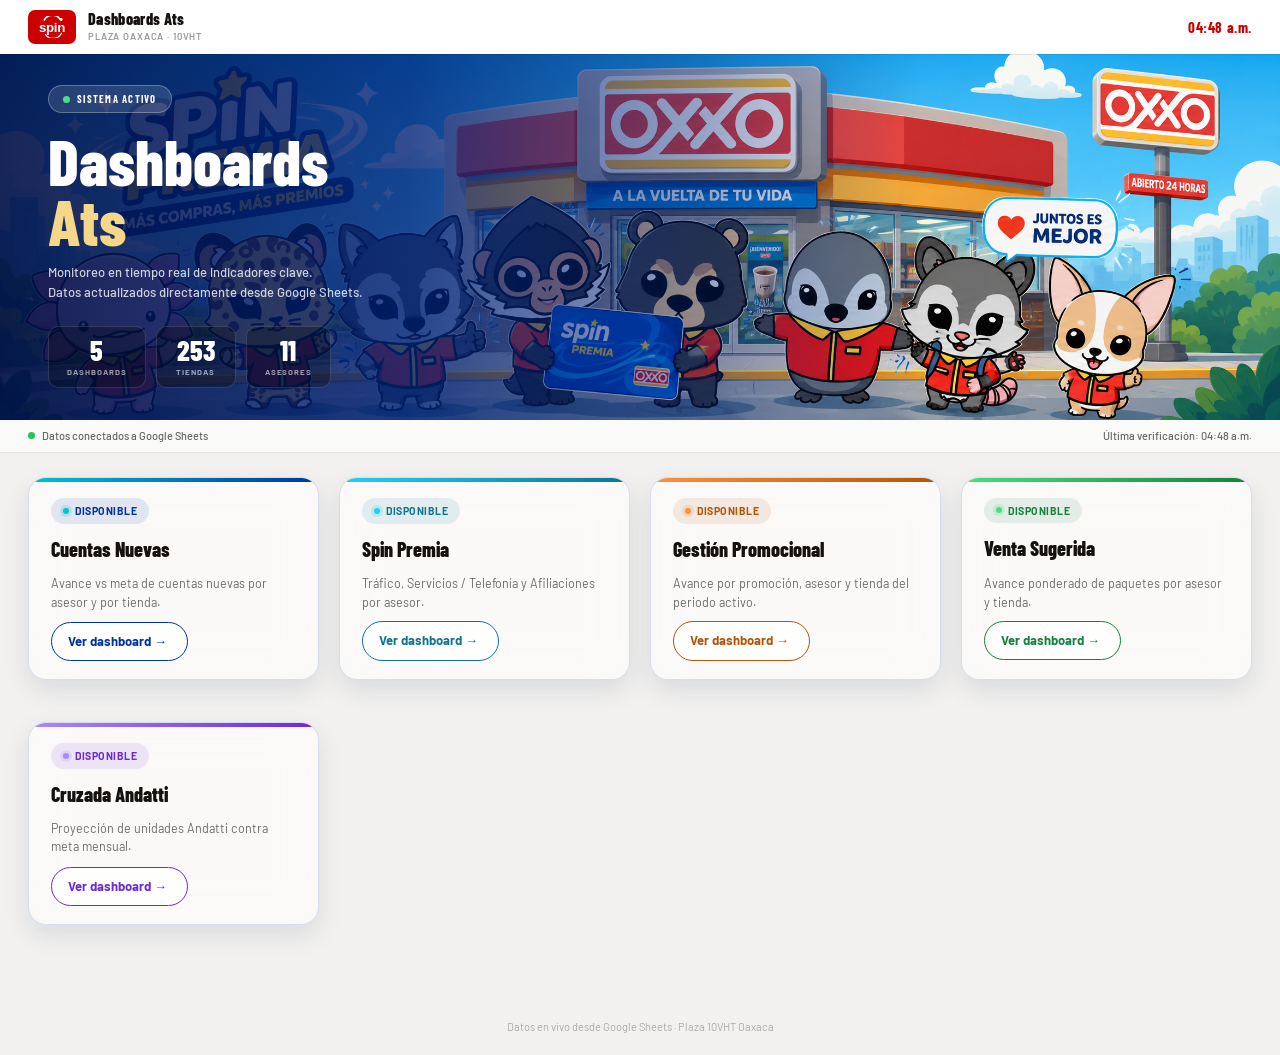
==== commit 9fb4461e: "Hub: full-bleed, quita max-width/padding del body Co-Authored-By: Claude Fable 5 <noreply@anthropic." ====
--- a/index.html
+++ b/index.html
@@ -11,7 +11,8 @@
 <link rel="stylesheet" href="styles.css">
 <style>
 /* ── Hub-page overrides (solo lo que difiere del sistema de dashboards) ── */
-body { background: #F2F1EF; }
+/* Full-bleed: sin el max-width/padding que styles.css da a los dashboards */
+body { background: #F2F1EF; max-width: none; padding: 0; }
 
 /* Header propio — no hereda el glass panel de styles.css (que aplica a <header>) */
 .hub-header{
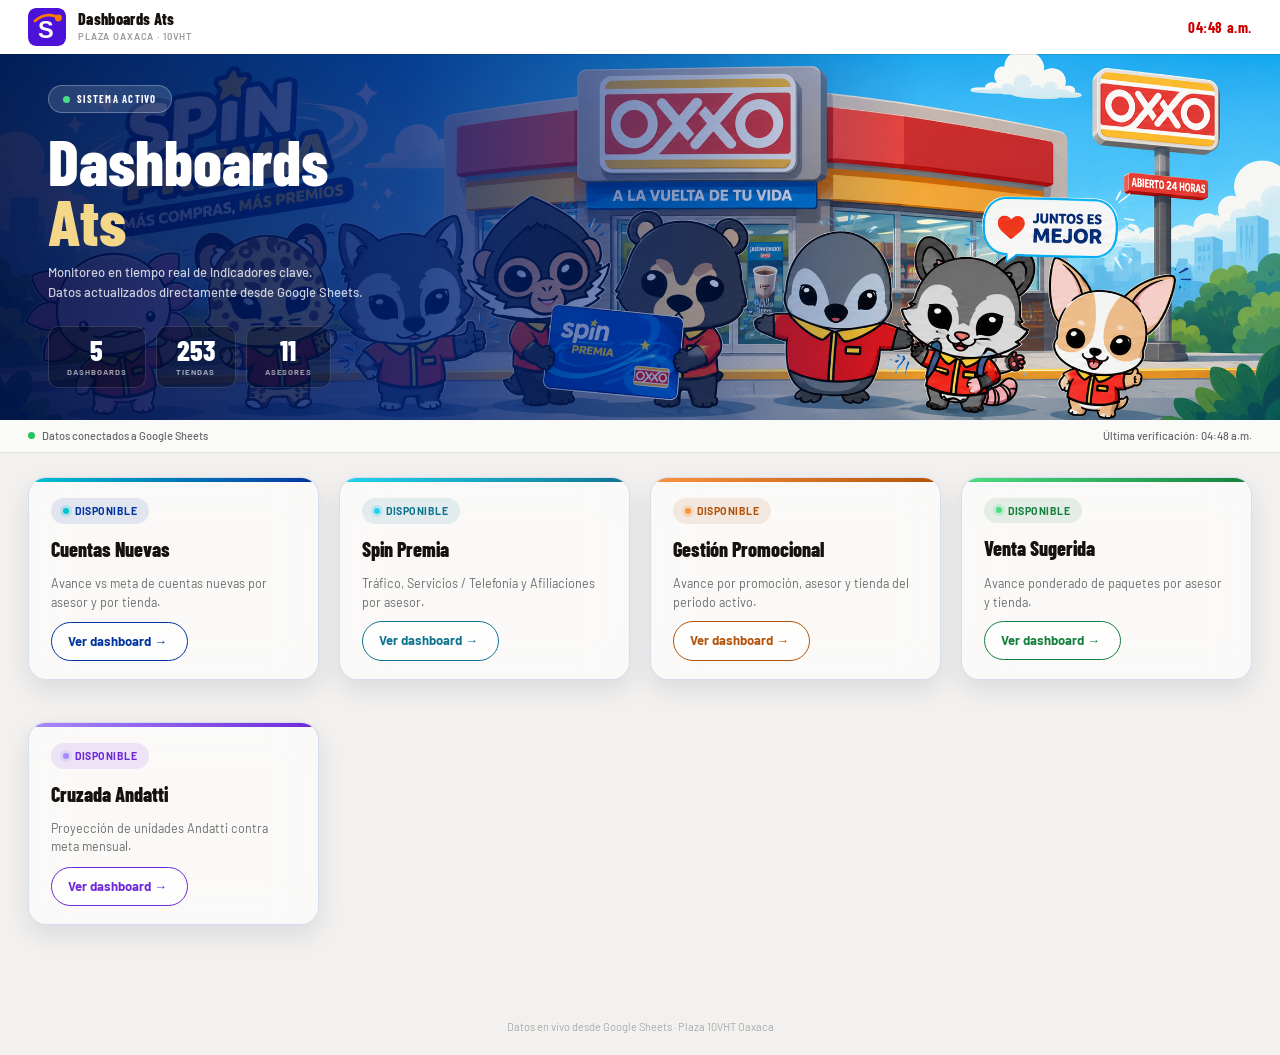
==== commit 2aa43759: "Hub: logo Spin morado (S + arco naranja) en el header Co-Authored-By: Claude Fable 5 <noreply@anthro" ====
--- a/index.html
+++ b/index.html
@@ -25,11 +25,8 @@
 }
 .hub-header::before{display:none}
 .hub-header-left{display:flex;align-items:center;gap:12px}
-.hub-logo-box{
-  background:#CC0000;border-radius:7px;
-  width:48px;height:34px;display:flex;align-items:center;justify-content:center;flex-shrink:0;
-}
-.hub-logo-box img{width:38px;filter:brightness(0) invert(1)}
+.hub-logo-box{width:38px;height:38px;flex-shrink:0}
+.hub-logo-box img{width:100%;height:100%;display:block;border-radius:8px}
 .hub-brand-title{
   font-family:'Barlow Condensed',sans-serif;font-size:16px;font-weight:800;
   color:#14110E;letter-spacing:.02em;line-height:1;
@@ -115,7 +112,7 @@
 <div class="hub-header" role="banner">
   <div class="hub-header-left">
     <div class="hub-logo-box">
-      <img src="spin-logo.svg" alt="SPIN">
+      <img src="spin-s.svg" alt="SPIN">
     </div>
     <div>
       <div class="hub-brand-title">Dashboards Ats</div>
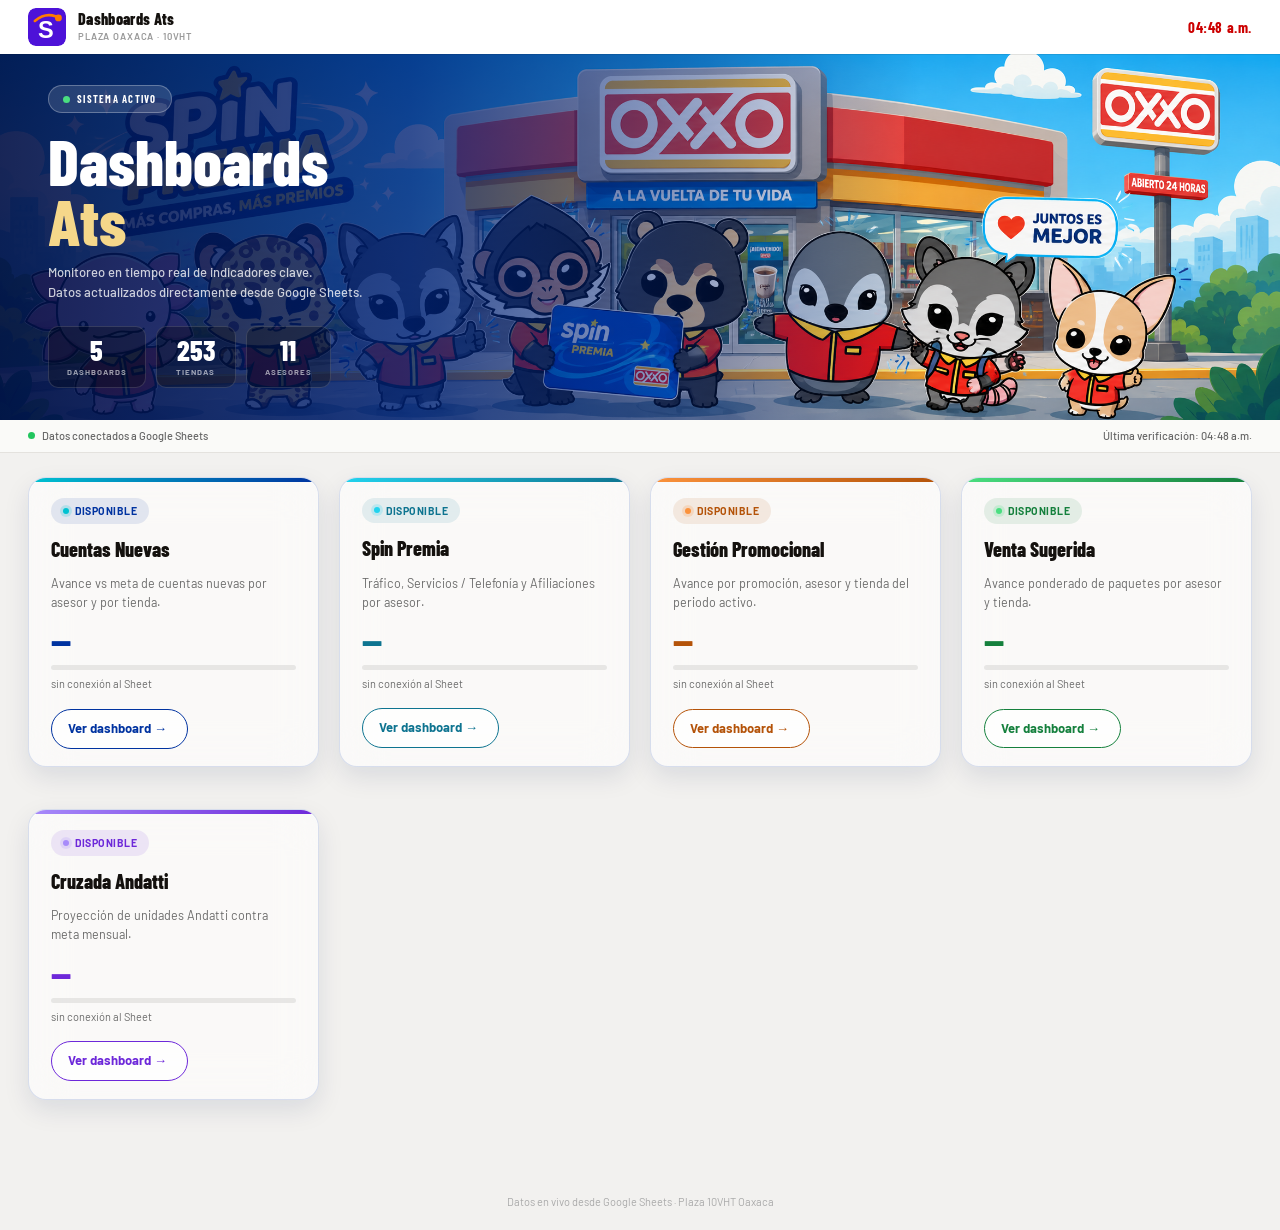
==== commit 277215b7: "Hub: resumen en vivo por dashboard en cada card - hub-resumen.js: jala los 5 sheets en paralelo y ca" ====
--- a/index.html
+++ b/index.html
@@ -4,7 +4,7 @@
 <meta charset="UTF-8">
 <meta name="viewport" content="width=device-width, initial-scale=1.0">
 <title>Dashboards Ats · SPIN BY OXXO Plaza Oaxaca</title>
-<link rel="icon" href="spin-logo.svg">
+<link rel="icon" href="spin-s.svg">
 <link rel="preconnect" href="https://fonts.googleapis.com">
 <link rel="preconnect" href="https://fonts.gstatic.com" crossorigin>
 <link rel="stylesheet" href="https://fonts.googleapis.com/css2?family=Barlow+Condensed:wght@600;700;800&family=Barlow:wght@400;500;600;700&display=swap">
@@ -95,6 +95,20 @@
 
 /* Grid y footer */
 .dash-grid{padding:24px 28px;max-width:1400px;margin:0 auto}
+
+/* Métrica en vivo dentro de cada card */
+.dash-metric{width:100%;margin:2px 0 6px}
+.dash-metric-val{
+  font-family:'Barlow Condensed',sans-serif;font-size:34px;font-weight:800;
+  line-height:1;color:var(--dash-azul,var(--azul));font-variant-numeric:tabular-nums;
+}
+.dash-metric-bar{height:5px;border-radius:99px;background:rgba(10,10,10,.08);margin-top:8px;overflow:hidden}
+.dash-metric-bar i{
+  display:block;height:100%;width:0;border-radius:99px;
+  background:linear-gradient(90deg,var(--dash-azul2,var(--azul2)),var(--dash-azul,var(--azul)));
+  transition:width .8s cubic-bezier(.2,.8,.2,1);
+}
+.dash-metric-sub{font-size:11px;color:var(--gris,#6B6B6B);margin-top:6px}
 .hub-footer{text-align:center;padding:20px;font-size:11px;color:#aaa}
 
 @media(max-width:700px){
@@ -171,6 +185,11 @@
     <span class="dash-status live">Disponible</span>
     <div class="dash-name">Cuentas Nuevas</div>
     <p class="dash-desc">Avance vs meta de cuentas nuevas por asesor y por tienda.</p>
+    <div class="dash-metric" id="rd1">
+      <div class="dash-metric-val">…</div>
+      <div class="dash-metric-bar"><i></i></div>
+      <div class="dash-metric-sub">cargando…</div>
+    </div>
     <a class="btn-inicio" href="cuentas-nuevas.html">Ver dashboard →</a>
   </div>
 
@@ -178,6 +197,11 @@
     <span class="dash-status live">Disponible</span>
     <div class="dash-name">Spin Premia</div>
     <p class="dash-desc">Tráfico, Servicios / Telefonía y Afiliaciones por asesor.</p>
+    <div class="dash-metric" id="rd2">
+      <div class="dash-metric-val">…</div>
+      <div class="dash-metric-bar"><i></i></div>
+      <div class="dash-metric-sub">cargando…</div>
+    </div>
     <a class="btn-inicio" href="spin-premia.html">Ver dashboard →</a>
   </div>
 
@@ -185,6 +209,11 @@
     <span class="dash-status live">Disponible</span>
     <div class="dash-name">Gestión Promocional</div>
     <p class="dash-desc">Avance por promoción, asesor y tienda del periodo activo.</p>
+    <div class="dash-metric" id="rd3">
+      <div class="dash-metric-val">…</div>
+      <div class="dash-metric-bar"><i></i></div>
+      <div class="dash-metric-sub">cargando…</div>
+    </div>
     <a class="btn-inicio" href="dashboard3.html">Ver dashboard →</a>
   </div>
 
@@ -192,6 +221,11 @@
     <span class="dash-status live">Disponible</span>
     <div class="dash-name">Venta Sugerida</div>
     <p class="dash-desc">Avance ponderado de paquetes por asesor y tienda.</p>
+    <div class="dash-metric" id="rd4">
+      <div class="dash-metric-val">…</div>
+      <div class="dash-metric-bar"><i></i></div>
+      <div class="dash-metric-sub">cargando…</div>
+    </div>
     <a class="btn-inicio" href="dashboard4.html">Ver dashboard →</a>
   </div>
 
@@ -199,6 +233,11 @@
     <span class="dash-status live">Disponible</span>
     <div class="dash-name">Cruzada Andatti</div>
     <p class="dash-desc">Proyección de unidades Andatti contra meta mensual.</p>
+    <div class="dash-metric" id="rd5">
+      <div class="dash-metric-val">…</div>
+      <div class="dash-metric-bar"><i></i></div>
+      <div class="dash-metric-sub">cargando…</div>
+    </div>
     <a class="btn-inicio" href="dashboard5.html">Ver dashboard →</a>
   </div>
 </div>
@@ -218,5 +257,6 @@
 updateClock();
 setInterval(updateClock, 30000);
 </script>
+<script src="hub-resumen.js"></script>
 </body>
 </html>
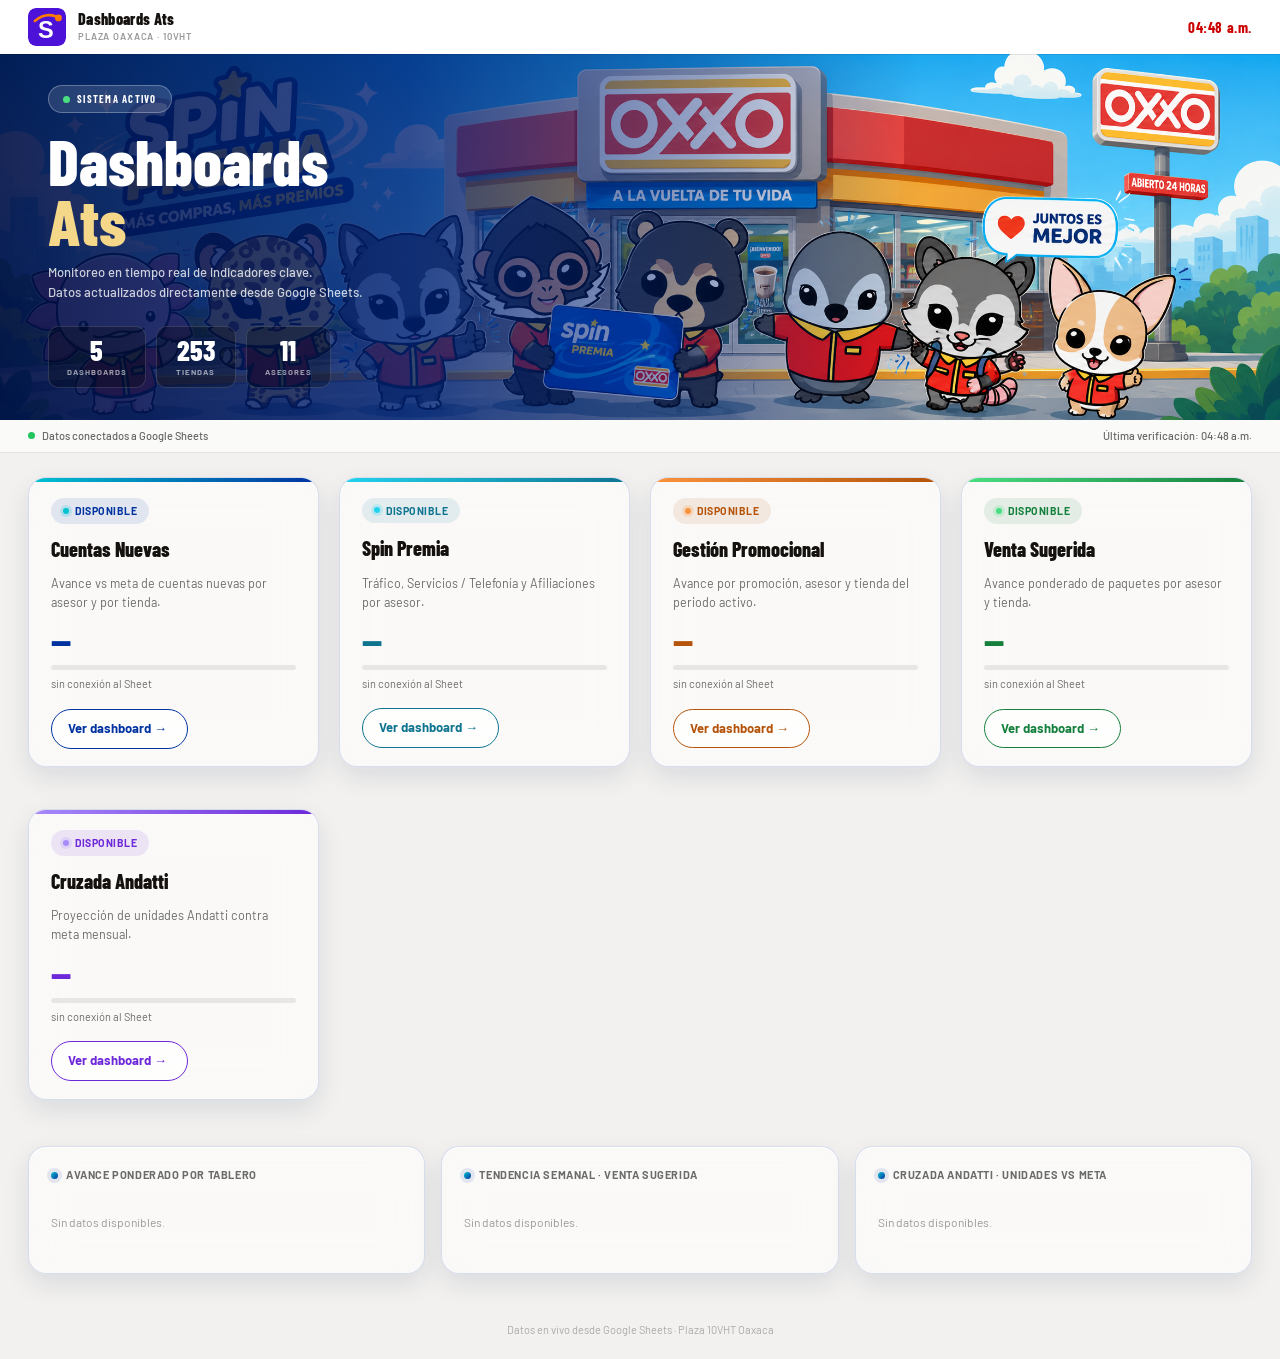
==== commit f9fa7e47: "Hub: 3 graficas de resumen bajo las cards - Avance ponderado por tablero: barras horizontales con me" ====
--- a/index.html
+++ b/index.html
@@ -109,6 +109,15 @@
   transition:width .8s cubic-bezier(.2,.8,.2,1);
 }
 .dash-metric-sub{font-size:11px;color:var(--gris,#6B6B6B);margin-top:6px}
+
+/* Gráficas del resumen */
+.hub-charts{
+  display:grid;grid-template-columns:repeat(3,1fr);gap:16px;
+  padding:0 28px;max-width:1400px;margin:0 auto;
+}
+.hub-charts .card.mini{margin-bottom:0}
+.hub-chart-empty{font-size:12px;color:#999;padding:24px 0}
+@media(max-width:1080px){.hub-charts{grid-template-columns:1fr}}
 .hub-footer{text-align:center;padding:20px;font-size:11px;color:#aaa}
 
 @media(max-width:700px){
@@ -242,6 +251,22 @@
   </div>
 </div>
 
+<!-- ── GRÁFICAS DEL RESUMEN ── -->
+<div class="hub-charts">
+  <div class="card mini">
+    <h2>Avance ponderado por tablero</h2>
+    <div id="chartAvance"><div class="hub-chart-empty">Cargando…</div></div>
+  </div>
+  <div class="card mini">
+    <h2>Tendencia semanal · Venta Sugerida</h2>
+    <div id="chartSemanal"><div class="hub-chart-empty">Cargando…</div></div>
+  </div>
+  <div class="card mini">
+    <h2>Cruzada Andatti · unidades vs meta</h2>
+    <div id="chartAndatti"><div class="hub-chart-empty">Cargando…</div></div>
+  </div>
+</div>
+
 <footer class="hub-footer">Datos en vivo desde Google Sheets · Plaza 10VHT Oaxaca</footer>
 
 <script>
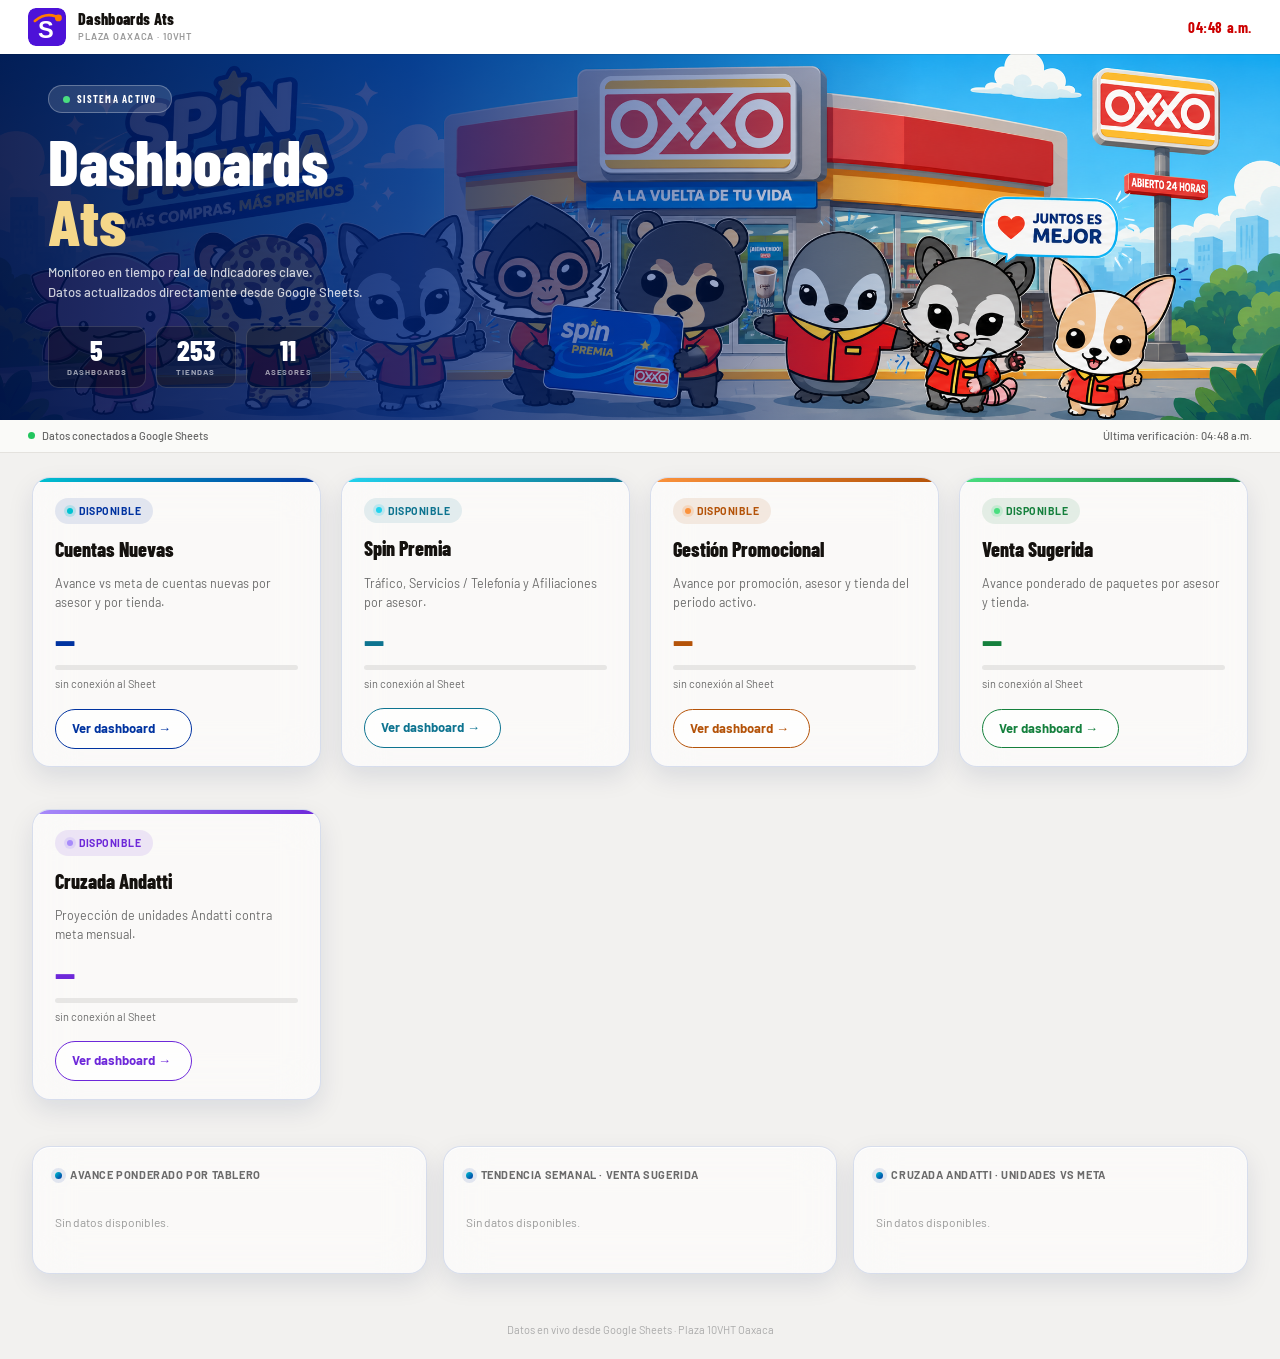
==== commit 7a94c3c5: "Hub: grid y graficas a todo el ancho (quita max-width 1400px) Co-Authored-By: Claude Fable 5 <norepl" ====
--- a/index.html
+++ b/index.html
@@ -94,7 +94,7 @@
 .hub-status-dot{width:7px;height:7px;border-radius:50%;background:#22C55E;flex-shrink:0}
 
 /* Grid y footer */
-.dash-grid{padding:24px 28px;max-width:1400px;margin:0 auto}
+.dash-grid{padding:24px 32px;margin:0}
 
 /* Métrica en vivo dentro de cada card */
 .dash-metric{width:100%;margin:2px 0 6px}
@@ -113,7 +113,7 @@
 /* Gráficas del resumen */
 .hub-charts{
   display:grid;grid-template-columns:repeat(3,1fr);gap:16px;
-  padding:0 28px;max-width:1400px;margin:0 auto;
+  padding:0 32px;margin:0;
 }
 .hub-charts .card.mini{margin-bottom:0}
 .hub-chart-empty{font-size:12px;color:#999;padding:24px 0}
